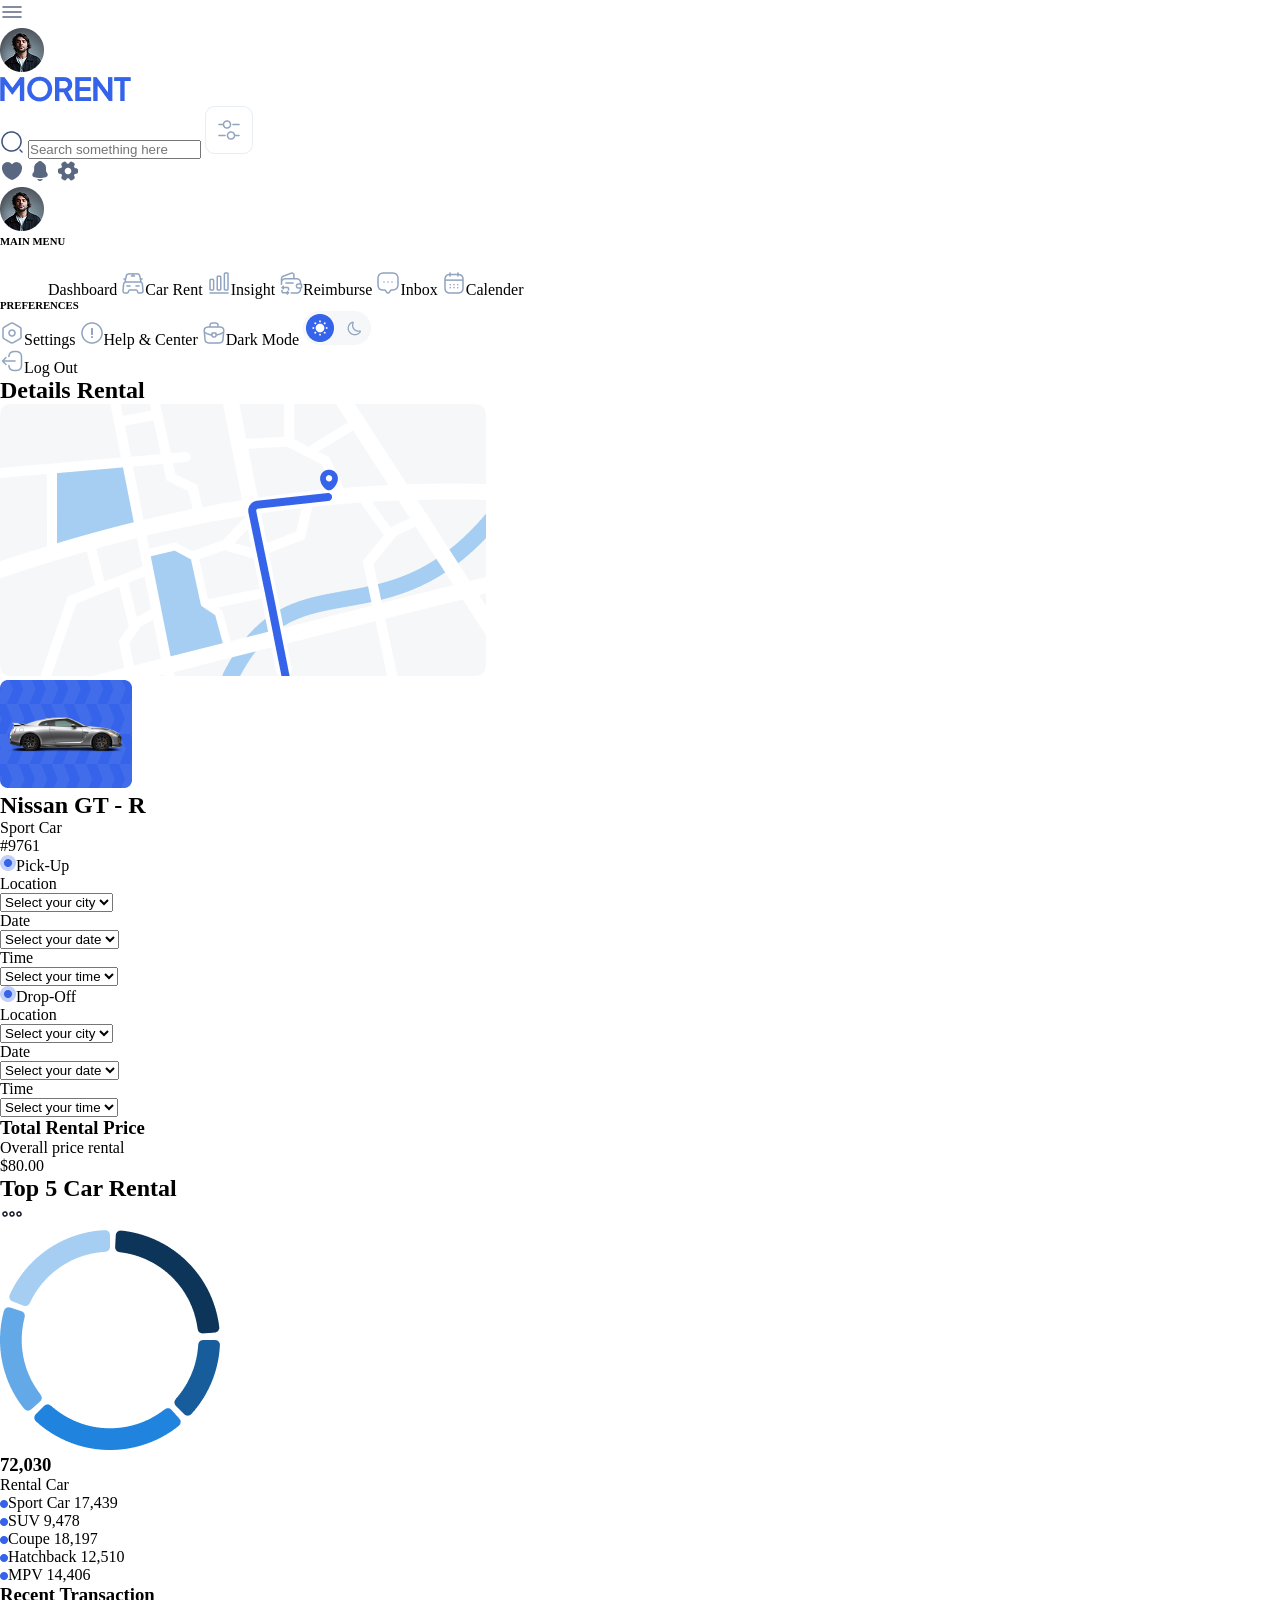
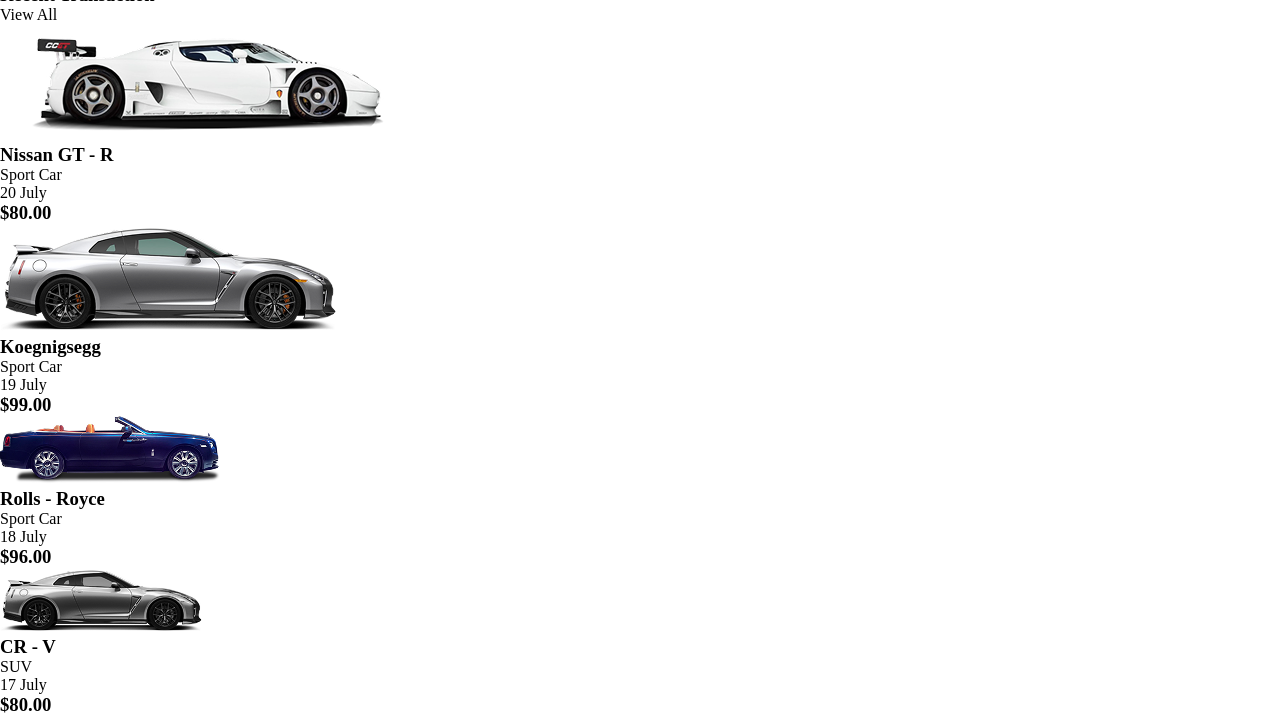
==== admin.html @ 2334ab14 "working on mobile view for the last page" ====
<!DOCTYPE html>
<html lang="en">
<head>
    <meta charset="UTF-8">
    <meta name="viewport" content="width=device-width, initial-scale=1.0">
    <link rel="stylesheet" href="style/admin.css" />
    <title>Document</title>
</head>
<body>
    <header>
        <div class="logo-profile">
         <div class="file-1">
            <img src="./images/menu.png" alt="">
         </div>
         <div class="file-2">
            <img src="./images/Image-profile.png" alt="">
         </div>
        </div>
        <div class="logo">
          <img src="./images/Logo.png" alt="">
        </div>
          <div class="search-bar">
           <img class="line111" src="./images/search-normal.png" alt="">
            <input type="text" class="search-box"  placeholder="Search something here">
            <img src="./images/filter.png" alt="">
          </div>
          <div class="profile">
              <img src="./images/heart.png" alt="">
              <img src="./images/notification.png" alt="">
              <img src="./images/setting-2.png" alt="">
          </div>
          <div class="pro-img">
          <img src="./images/Image-profile.png" alt="">
        </div>
      </header>
    <main>
        <div class="main-container">
            <div class="options">
                <div class="menu">
                    <h6>MAIN MENU</h6>
                    <div class="dash-board">
                        <span class="dash"><img src="./images/dashboard.png" alt="">Dashboard</span>
                        <span class="dash"><img src="./images/car.png" alt="">Car Rent</span>
                        <span class="dash"><img src="./images/chart.png" alt="">Insight</span>
                        <span class="dash"><img src="./images/empty-wallet-change.png" alt="">Reimburse</span>
                        <span class="dash"><img src="./images/message.png" alt="">Inbox</span>
                        <span class="dash"><img src="./images/calendar.png" alt="">Calender</span>
                    </div>
                    <h6>PREFERENCES</h6>
                    <div class="dash-board">
                        <span class="dash"><img src="./images/setting.png" alt="">Settings</span>
                        <span class="dash"><img src="./images/info-circle.png" alt="">Help & Center</span>
                        <span class="dash"><img src="./images/briefcase.png" alt="">Dark Mode <img src="./images/dark-mode.png" alt=""></span>
                    </div>
                    <div class="dash-board">
                        <span class="dash"><img src="./images/logout.png" alt="">Log Out</span>
                    </div>
                </div>
            </div>
            <div class="chart-detail">
                <div class="numbers-11">
                    <div class="rental">
                        <h2>Details Rental</h2>
                        <img src="./images/Maps.png" alt="">
                    </div>
                    <div class="sport">
                        <div class="brand">
                            <img src="./images/aligh-car.png" alt="">
                            <div class="brand-11">
                                <h2>Nissan GT - R</h2>
                                <P>Sport Car</P>
                            </div>
                        </div>
                            <span>#9761</span>
                    </div>
                    <div class="detail-container-2">
                         <div class="personal-info-33">
                          <p><img src="./images/Mark-dot.png" alt="">Pick-Up</p>
                          <div class="grid">
                          <div class="name">
                            <p>Location</p>
                           <select name="text" class="promo">
                            <option value="text">Select your city</option>
                            <option value="text">Yaounde</option>
                            <option value="text">Douala</option>
                            <option value="text">Buea</option>
                            <option value="text">Limbe</option>
                           </select>
                          </div>
                          <div class="name">
                            <p>Date</p>
                           <select name="text" class="promo">
                            <option value="text">Select your date</option>
                           </select>
                          </div>
                          <div class="name">
                            <p>Time</p>
                           <select name="text" class="promo">
                            <option value="text">Select your time</option>
                           </select>
                          </div>
                        </div>
                         </div>
                         <!-- drop off -->
                         <div class="personal-info-44">
                          <p><img src="./images/Mark-dot.png" alt="">Drop-Off</p>
                          <div class="grid">
                          <div class="name">
                            <p>Location</p>
                           <select name="text" class="promo">
                            <option value="text">Select your city</option>
                            <option value="text">Yaounde</option>
                            <option value="text">Douala</option>
                            <option value="text">Buea</option>
                            <option value="text">Limbe</option>
                           </select>
                          </div>
                          <div class="name">
                            <p>Date</p>
                           <select name="text" class="promo">
                            <option value="text">Select your date</option>
                           </select>
                          </div>
                          <div class="name">
                            <p>Time</p>
                           <select name="text" class="promo">
                            <option value="text">Select your time</option>
                           </select>
                          </div>
                         </div>
                         </div>
                      </div>
                    <div class="price">
                        <div class="trim">
                          <h3>Total Rental Price</h3>
                          <p>Overall price rental</p>
                        </div>
                          <span class="tim">$80.00</span>
                      </div>
                </div>
                <div class="numbers-22">
                    <div class="top">
                        <h2>Top 5 Car Rental</h2>
                        <img src="./images/loading-dots.png" alt="">
                    </div>
                    <div class="chart-board">
                        <div class="diagram">
                            <img src="./images/Chart-rating.png" alt="">
                            <div class="chart-rating">
                                <h3>72,030</h3>
                                <span>Rental Car</span>
                            </div>
                        </div>
                        <div class="category">
                            <div class="detail">
                                <span class="dots"><img src="./images/dot.png" alt="">Sport Car</span>
                                <span class="dots-11">17,439</span>
                            </div>
                            <div class="detail">
                                <span class="dots"><img src="./images/dot.png" alt="">SUV</span>
                                <span class="dots-11">9,478</span>
                            </div>
                            <div class="detail">
                                <span class="dots"><img src="./images/dot.png" alt="">Coupe</span>
                                <span class="dots-11">18,197</span>
                            </div>
                            <div class="detail">
                                <span class="dots"><img src="./images/dot.png" alt="">Hatchback</span>
                                <span class="dots-11">12,510</span>
                            </div>
                            <div class="detail">
                                <span class="dots"><img src="./images/dot.png" alt="">MPV</span>
                                <span class="dots-11">14,406</span>
                            </div>
                        </div>
                    </div>
                </div>
                <div class="numbers-33">
                    <div class="pop">
                        <h3>Recent Transaction</h3>
                        <span>View All</span>
                     </div>
                     <div class="transaction">
                        <div class="recent">
                            <img src="./images/car1.png" alt="">
                            <div class="recent-transac">
                                <h3>Nissan GT - R</h3>
                                <span>Sport Car</span>
                            </div>
                        </div>
                        <div class="aside">
                            <span>20 July</span>
                            <h3>$80.00</h3>
                        </div>
                     </div>
                     <!-- transaction 2 -->
                     <div class="transaction">
                        <div class="recent">
                            <img src="./images/car2.png" alt="">
                            <div class="recent-transac">
                                <h3>Koegnigsegg</h3>
                                <span>Sport Car</span>
                            </div>
                        </div>
                        <div class="aside">
                            <span>19 July</span>
                            <h3>$99.00</h3>
                        </div>
                     </div>
                     <!-- transaction 3 -->
                     <div class="transaction">
                        <div class="recent">
                            <img src="./images/Car3.png" alt="">
                            <div class="recent-transac">
                                <h3>Rolls - Royce</h3>
                                <span>Sport Car</span>
                            </div>
                        </div>
                        <div class="aside">
                            <span>18 July</span>
                            <h3>$96.00</h3>
                        </div>
                     </div>
                     <!-- transaction 4 -->
                     <div class="transaction-4">
                        <div class="recent">
                            <img src="./images/Car4.png" alt="">
                            <div class="recent-transac">
                                <h3>CR - V</h3>
                                <span>SUV</span>
                            </div>
                        </div>
                        <div class="aside">
                            <span>17 July</span>
                            <h3>$80.00</h3>
                        </div>
                     </div>
                </div>
            </div>
        </div>
    </main>
</body>
</html>
---- style/admin.css ----
* {
    margin: 0;
    padding: 0;
    box-sizing: 0;
  }

@media (max-width: 370px) {
    body {
      background-color: #f3f5f7;
      padding: 10px;
      font-family: "Gill Sans", "Gill Sans MT", Calibri, "Trebuchet MS",
        sans-serif;
    }
  
    header {
      background-color: #ffffff;
      padding: 10px;
    }
  
    .logo-profile {
      display: flex;
      justify-content: space-between;
      align-items: center;
    }
  
    .file-1,
    .file-2 {
      margin-top: 8px;
    }
  
    .logo {
      margin-top: 30px;
    }
  
    .search-bar {
      margin-top: 20px;
      align-items: center;
      margin-bottom: 20px;
      display: flex;
      gap: 5px;
  
      img {
        color: #596780;
      }
    }

    .line111 {
        position: absolute;
        padding: 3px;
    }
  
    .search-box {
      height: 30px;
      border-radius: 8px;
      align-items: center;
      padding: 4px;
      color: #596780;
      width: 215px;
      border: 1px solid #9ea6ad;
      background-color: white;
      padding-inline: 30px;
    }
  
    .model,
    .profile,
    .like,
    .pro-img,
    .options {
      display: none;
    }

    .chart-detail {
        border-radius: 8px;
        padding: 1px;
        margin-top: 20px;
    }

    .rental {
        margin-bottom: 20px;

        img {
          max-width: 88vw; 
          margin-top: 20px;
        }
    }

    .sport {
        display: flex;
        align-items: center;
        justify-content: space-between;
        margin-bottom: 20px;

        img {
            width: 25vw;
        }

        span {
            color: #9ea6ad;
            font-weight: 500;
        }
    }

    .brand {
        display: flex;
        gap: 5px;

        p {
            color: #9ea6ad;
            font-weight: 500;
        }
    }

    .detail-container-2 {
        margin-bottom: 20px;
        padding-bottom: 20px;
    }

    .personal-info-33 p,
    .personal-info-44 p {
        margin-top: 10px;
        font-weight: 600;
        display: flex;
        gap: 5px;
        align-items: center;
    }

    .promo {
        width: 285px;
        height: 40px;
        border: none;
        border-radius: 10px;
        background-color: #f6f7f9;
        margin-top: 10px;
        padding-inline: 10px;
      }

      .numbers-11,
      .numbers-22,
      .numbers-33 {
        border-radius: 8px;
        margin-bottom: 20px;
        background-color: white;
        padding: 8px;
      }

      .price {
        display: flex;
        align-items: center;
        justify-content: space-between;
        border-top: 1px solid #9ea6ad;
        padding-top: 25px;
        margin-bottom: 20px;

        p {
            color: #9ea6ad;
        }
      }
    
      .tim {
        font-size: 1.5rem;
      }

      .top {
        display: flex;
        align-items: center;
        justify-content: space-between;
        margin-bottom: 20px;
      }

      .diagram {
        justify-items: center;
      }

      .chart-rating {
        margin-top: -50px;
        z-index: 1;
      }
    


}
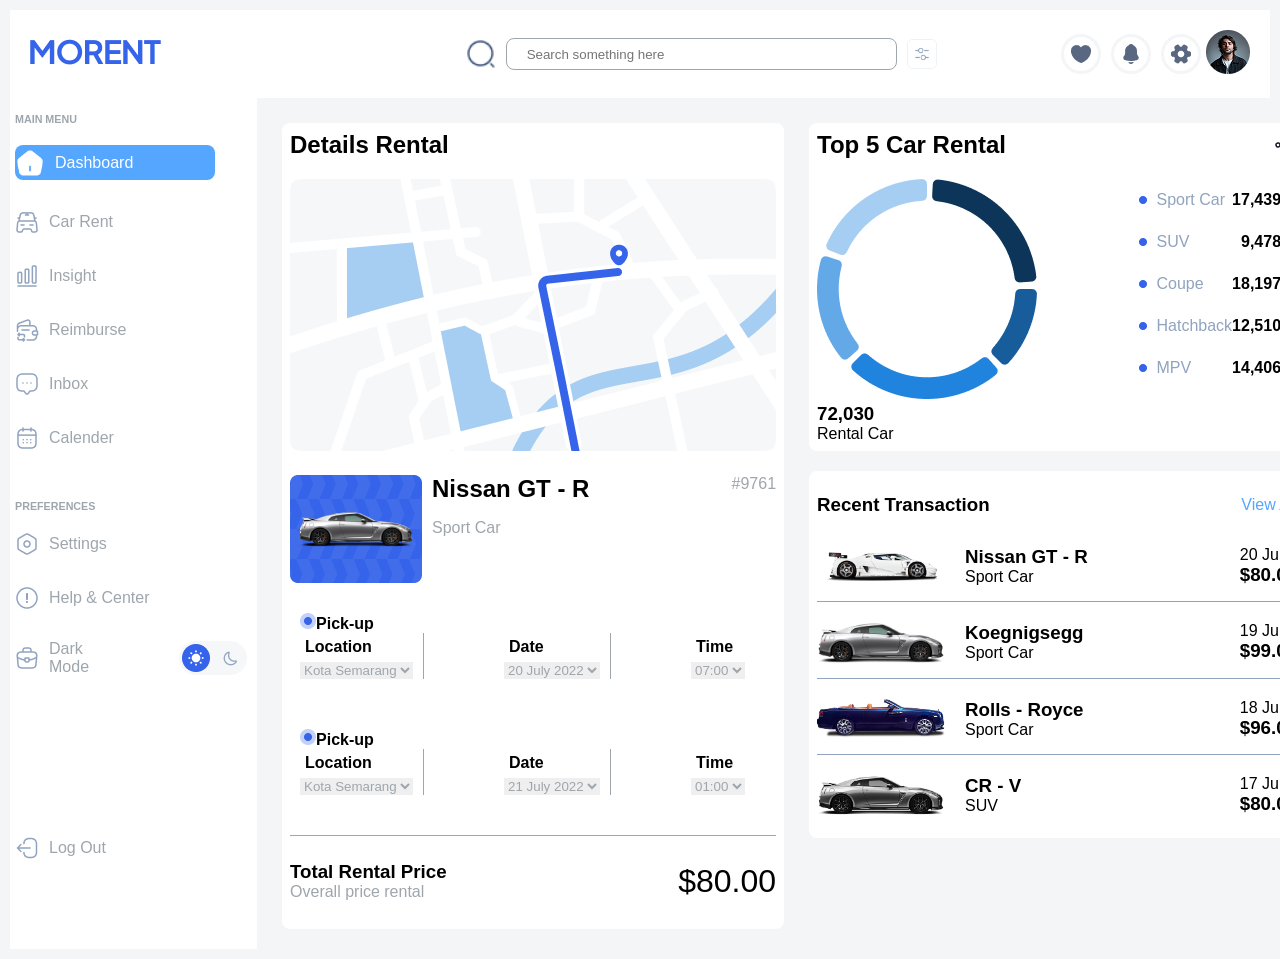
==== commit 497ca804: "working on mobile view for the last page" ====
--- a/admin.html
+++ b/admin.html
@@ -39,7 +39,7 @@
                 <div class="menu">
                     <h6>MAIN MENU</h6>
                     <div class="dash-board">
-                        <span class="dash"><img src="./images/dashboard.png" alt="">Dashboard</span>
+                        <span class="dash-blue"><img src="./images/dashboard.png" alt="">Dashboard</span>
                         <span class="dash"><img src="./images/car.png" alt="">Car Rent</span>
                         <span class="dash"><img src="./images/chart.png" alt="">Insight</span>
                         <span class="dash"><img src="./images/empty-wallet-change.png" alt="">Reimburse</span>
@@ -50,10 +50,10 @@
                     <div class="dash-board">
                         <span class="dash"><img src="./images/setting.png" alt="">Settings</span>
                         <span class="dash"><img src="./images/info-circle.png" alt="">Help & Center</span>
-                        <span class="dash"><img src="./images/briefcase.png" alt="">Dark Mode <img src="./images/dark-mode.png" alt=""></span>
+                        <span class="dash-light"><img src="./images/briefcase.png" alt="">Dark Mode <img class="light" src="./images/dark-mode.png" alt=""></span>
                     </div>
                     <div class="dash-board">
-                        <span class="dash"><img src="./images/logout.png" alt="">Log Out</span>
+                        <span class="dash-log"><img src="./images/logout.png" alt="">Log Out</span>
                     </div>
                 </div>
             </div>
@@ -130,6 +130,63 @@
                          </div>
                          </div>
                       </div>
+                      <!-- location card -->
+                      <div class="direction">
+                        <div class="destination">
+                          <h4><img src="./images/Mark-dot.png" alt="">Pick-up</h4>
+                          <div class="location">
+                          <div class="name">
+                            <p>Location</p>
+                           <select name="text" class="locate">
+                            <option value="text">Kota Semarang</option>
+                            <option value="text">Yaounde</option>
+                            <option value="text">Douala</option>
+                            <option value="text">Buea</option>
+                            <option value="text">Limbe</option>
+                           </select>
+                          </div>
+                          <div class="name">
+                            <p>Date</p>
+                           <select name="text" class="locate">
+                            <option value="text">20 July 2022</option>
+                           </select>
+                          </div>
+                          <div class="name-tag">
+                            <p>Time</p>
+                           <select name="text" class="locate">
+                            <option value="text">07:00</option>
+                           </select>
+                          </div>
+                        </div>
+                      </div>
+                        <div class="destination">
+                          <h4><img src="./images/Mark-dot.png" alt="">Pick-up</h4>
+                          <div class="location">
+                          <div class="name">
+                            <p>Location</p>
+                           <select name="text" class="locate">
+                            <option value="text">Kota Semarang</option>
+                            <option value="text">Yaounde</option>
+                            <option value="text">Douala</option>
+                            <option value="text">Buea</option>
+                            <option value="text">Limbe</option>
+                           </select>
+                          </div>
+                          <div class="name">
+                            <p>Date</p>
+                           <select name="text" class="locate">
+                            <option value="text">21 July 2022</option>
+                           </select>
+                          </div>
+                          <div class="name-tag">
+                            <p>Time</p>
+                           <select name="text" class="locate">
+                            <option value="text">01:00</option>
+                           </select>
+                          </div>
+                        </div>
+                      </div>
+                    </div>
                     <div class="price">
                         <div class="trim">
                           <h3>Total Rental Price</h3>
@@ -138,6 +195,7 @@
                           <span class="tim">$80.00</span>
                       </div>
                 </div>
+                <div class="dispay-grid">
                 <div class="numbers-22">
                     <div class="top">
                         <h2>Top 5 Car Rental</h2>
@@ -146,10 +204,8 @@
                     <div class="chart-board">
                         <div class="diagram">
                             <img src="./images/Chart-rating.png" alt="">
-                            <div class="chart-rating">
                                 <h3>72,030</h3>
                                 <span>Rental Car</span>
-                            </div>
                         </div>
                         <div class="category">
                             <div class="detail">
@@ -237,6 +293,7 @@
                      </div>
                 </div>
             </div>
+            </div>
         </div>
     </main>
 </body>
--- a/style/admin.css
+++ b/style/admin.css
@@ -1,181 +1,546 @@
 * {
-    margin: 0;
-    padding: 0;
-    box-sizing: 0;
-  }
+  margin: 0;
+  padding: 0;
+  box-sizing: 0;
+}
+
+@media (min-width: 1025px) {
+  body {
+    background-color: #f3f5f7;
+    padding: 10px;
+    font-family: "Gill Sans", "Gill Sans MT", Calibri, "Trebuchet MS",
+      sans-serif;
+  }
+
+  header {
+    display: flex;
+    align-items: center;
+    justify-content: space-between;
+    background-color: #ffffff;
+    padding: 20px 20px;
+  }
+
+  .profile {
+    display: flex;
+    gap: 10px;
+    margin-right: -300px;
+
+    img {
+      background-color: white;
+      border: 3px solid #f3f5f7;
+      border-radius: 50px;
+      padding: 5px;
+    }
+  }
+
+  .logo-profile {
+    display: none;
+  }
+
+  .search-bar {
+    align-items: center;
+    display: flex;
+    gap: 10px;
+
+    img {
+      height: 30px;
+      color: #596780;
+    }
+  }
+
+  .search-box {
+    height: 30px;
+    border-radius: 8px;
+    padding-inline: 20px;
+    color: #596780;
+    border: 1px solid #9ea6ad;
+    background-color: white;
+    min-width: 120%;
+  }
+
+  .main-container {
+    display: flex;
+    gap: 25px;
+  }
+
+  .options {
+    background-color: #ffffff;
+    display: flex;
+    flex-direction: column;
+    padding: 5px;
+
+    h6 {
+      color: #9ea6ad;
+      margin-top: 10px;
+    }
+  }
+
+  .dash-board {
+    display: flex;
+    flex-direction: column;
+    margin-top: 20px;
+    margin-bottom: 20px;
+  }
+
+  .dash {
+    align-items: center;
+    display: flex;
+    gap: 10px;
+    margin-bottom: 30px;
+    color: #9ea6ad;
+  }
+
+  .dash-log {
+    align-items: center;
+    display: flex;
+    gap: 10px;
+    margin-bottom: 30px;
+    color: #9ea6ad;
+    margin-top: 110px;
+  }
+
+  .dash-light {
+    align-items: center;
+    display: flex;
+    gap: 10px;
+    margin-bottom: 30px;
+    color: #9ea6ad;
+  }
+
+  .light {
+    margin-left: 80px;
+    padding-right: 5px;
+  }
+
+  .dash-blue {
+    display: flex;
+    align-items: center;
+    gap: 10px;
+    margin-bottom: 30px;
+    background-color: #54a6ff;
+    border-radius: 8px;
+    height: 35px;
+    color: #ffffff;
+    width: 200px;
+
+    img {
+      height: 30px;
+    }
+  }
+
+  .chart-detail {
+    display: flex;
+    gap: 25px;
+    margin-top: 25px;
+  }
+
+  .numbers-11,
+  .numbers-22,
+  .numbers-33 {
+    border-radius: 8px;
+    margin-bottom: 20px;
+    background-color: white;
+    padding: 8px;
+  }
+
+  .rental {
+    margin-bottom: 20px;
+
+    h2 {
+      margin-bottom: 20px;
+    }
+  }
+
+  .sport {
+    display: flex;
+    justify-content: space-between;
+    margin-bottom: 20px;
+
+    span {
+      color: #9ea6ad;
+      font-weight: 500;
+    }
+  }
+
+  .brand {
+    display: flex;
+    gap: 10px;
+
+    p {
+      color: #9ea6ad;
+      font-weight: 500;
+      padding-top: 16px;
+    }
+  }
+
+  /* location card */
+  .destination {
+    background-color: #ffffff;
+    border-radius: 8px;
+    padding: 10px 10px 20px;
+    margin-bottom: 20px;
+  }
+
+  .location {
+    display: flex;
+    gap: 80px;
+
+    p {
+      font-weight: 600;
+      padding: 5px;
+    }
+  }
+
+  select {
+    color: #9ea6ad;
+    border: none;
+  }
+
+  .name {
+    border-right: 1px solid #9ea6ad;
+    padding-right: 10px;
+  }
+
+  .price {
+    display: flex;
+    align-items: center;
+    justify-content: space-between;
+    border-top: 1px solid #9ea6ad;
+    padding-top: 25px;
+    margin-bottom: 20px;
+
+    p {
+      color: #9ea6ad;
+    }
+  }
+
+  .tim {
+    font-size: 2rem;
+  }
+
+.detail-container-2 {
+    display: none;
+}
+
+.chart-board {
+    display: flex;
+    justify-content: space-between;
+}
+
+.top {
+    display: flex;
+    align-items: center;
+    justify-content: space-between;
+    margin-bottom: 20px;
+  }
+  
+  .detail {
+    display: flex;
+    align-items: center;
+    justify-content: space-between;
+    padding: 12px 16px;
+    font-weight: 500;
+  }
+
+  .dots {
+    gap: 10px;
+    display: flex;
+    align-items: center;
+    color: #90a3bf;
+  }
+
+  .dots-11 {
+    font-weight: 600;
+  }
+
+  .pop {
+    display: flex;
+    align-items: center;
+    justify-content: space-between;
+    margin-top: 15px;
+    margin-bottom: 30px;
+
+    span {
+      color: #54a6ff;
+    }
+  }
+
+  .transaction {
+    display: flex;
+    justify-content: space-between;
+    border-bottom: 1px solid #90a3bf;
+    margin-bottom: 20px;
+
+    img {
+      width: 10vw;
+    }
+  }
+
+  .transaction-4 {
+    display: flex;
+    justify-content: space-between;
+
+    img {
+      width: 10vw;
+    }
+  }
+
+  .recent {
+    display: flex;
+    align-items: center;
+    gap: 20px;
+    padding-bottom: 15px;
+  }
+
+  .numbers-22,
+  .numbers-33 {
+    width: 30rem;
+  }
+
+
+
+
+
+
+}
+
+
+
+
+
+
+
 
 @media (max-width: 370px) {
-    body {
-      background-color: #f3f5f7;
-      padding: 10px;
-      font-family: "Gill Sans", "Gill Sans MT", Calibri, "Trebuchet MS",
-        sans-serif;
-    }
-  
-    header {
-      background-color: #ffffff;
-      padding: 10px;
-    }
-  
-    .logo-profile {
-      display: flex;
-      justify-content: space-between;
-      align-items: center;
-    }
-  
-    .file-1,
-    .file-2 {
-      margin-top: 8px;
-    }
-  
-    .logo {
-      margin-top: 30px;
-    }
-  
-    .search-bar {
+  body {
+    background-color: #f3f5f7;
+    padding: 10px;
+    font-family: "Gill Sans", "Gill Sans MT", Calibri, "Trebuchet MS",
+      sans-serif;
+  }
+
+  header {
+    background-color: #ffffff;
+    padding: 10px;
+  }
+
+  .logo-profile {
+    display: flex;
+    justify-content: space-between;
+    align-items: center;
+  }
+
+  .file-1,
+  .file-2 {
+    margin-top: 8px;
+  }
+
+  .logo {
+    margin-top: 30px;
+  }
+
+  .search-bar {
+    margin-top: 20px;
+    align-items: center;
+    margin-bottom: 20px;
+    display: flex;
+    gap: 5px;
+
+    img {
+      color: #596780;
+    }
+  }
+
+  .line111 {
+    position: absolute;
+    padding: 3px;
+  }
+
+  .search-box {
+    height: 30px;
+    border-radius: 8px;
+    align-items: center;
+    padding: 4px;
+    color: #596780;
+    width: 215px;
+    border: 1px solid #9ea6ad;
+    background-color: white;
+    padding-inline: 30px;
+  }
+
+  .model,
+  .profile,
+  .like,
+  .pro-img,
+  .options {
+    display: none;
+  }
+
+  .chart-detail {
+    border-radius: 8px;
+    padding: 1px;
+    margin-top: 20px;
+  }
+
+  .rental {
+    margin-bottom: 20px;
+
+    img {
+      max-width: 88vw;
       margin-top: 20px;
-      align-items: center;
-      margin-bottom: 20px;
-      display: flex;
-      gap: 5px;
-  
-      img {
-        color: #596780;
-      }
-    }
-
-    .line111 {
-        position: absolute;
-        padding: 3px;
-    }
-  
-    .search-box {
-      height: 30px;
-      border-radius: 8px;
-      align-items: center;
-      padding: 4px;
-      color: #596780;
-      width: 215px;
-      border: 1px solid #9ea6ad;
-      background-color: white;
-      padding-inline: 30px;
-    }
-  
-    .model,
-    .profile,
-    .like,
-    .pro-img,
-    .options {
-      display: none;
-    }
-
-    .chart-detail {
-        border-radius: 8px;
-        padding: 1px;
-        margin-top: 20px;
-    }
-
-    .rental {
-        margin-bottom: 20px;
-
-        img {
-          max-width: 88vw; 
-          margin-top: 20px;
-        }
-    }
-
-    .sport {
-        display: flex;
-        align-items: center;
-        justify-content: space-between;
-        margin-bottom: 20px;
-
-        img {
-            width: 25vw;
-        }
-
-        span {
-            color: #9ea6ad;
-            font-weight: 500;
-        }
-    }
-
-    .brand {
-        display: flex;
-        gap: 5px;
-
-        p {
-            color: #9ea6ad;
-            font-weight: 500;
-        }
-    }
-
-    .detail-container-2 {
-        margin-bottom: 20px;
-        padding-bottom: 20px;
-    }
-
-    .personal-info-33 p,
-    .personal-info-44 p {
-        margin-top: 10px;
-        font-weight: 600;
-        display: flex;
-        gap: 5px;
-        align-items: center;
-    }
-
-    .promo {
-        width: 285px;
-        height: 40px;
-        border: none;
-        border-radius: 10px;
-        background-color: #f6f7f9;
-        margin-top: 10px;
-        padding-inline: 10px;
-      }
-
-      .numbers-11,
-      .numbers-22,
-      .numbers-33 {
-        border-radius: 8px;
-        margin-bottom: 20px;
-        background-color: white;
-        padding: 8px;
-      }
-
-      .price {
-        display: flex;
-        align-items: center;
-        justify-content: space-between;
-        border-top: 1px solid #9ea6ad;
-        padding-top: 25px;
-        margin-bottom: 20px;
-
-        p {
-            color: #9ea6ad;
-        }
-      }
-    
-      .tim {
-        font-size: 1.5rem;
-      }
-
-      .top {
-        display: flex;
-        align-items: center;
-        justify-content: space-between;
-        margin-bottom: 20px;
-      }
-
-      .diagram {
-        justify-items: center;
-      }
-
-      .chart-rating {
-        margin-top: -50px;
-        z-index: 1;
-      }
-    
-
-
-}+    }
+  }
+
+  .sport {
+    display: flex;
+    align-items: center;
+    justify-content: space-between;
+    margin-bottom: 20px;
+
+    img {
+      width: 25vw;
+    }
+
+    span {
+      color: #9ea6ad;
+      font-weight: 500;
+    }
+  }
+
+  .brand {
+    display: flex;
+    gap: 5px;
+
+    p {
+      color: #9ea6ad;
+      font-weight: 500;
+    }
+  }
+
+  .detail-container-2 {
+    margin-bottom: 20px;
+    padding-bottom: 20px;
+  }
+
+  .personal-info-33 p,
+  .personal-info-44 p {
+    margin-top: 10px;
+    font-weight: 600;
+    display: flex;
+    gap: 5px;
+    align-items: center;
+  }
+
+  .promo {
+    width: 285px;
+    height: 40px;
+    border: none;
+    border-radius: 10px;
+    background-color: #f6f7f9;
+    margin-top: 10px;
+    padding-inline: 10px;
+  }
+
+  .numbers-11,
+  .numbers-22,
+  .numbers-33 {
+    border-radius: 8px;
+    margin-bottom: 20px;
+    background-color: white;
+    padding: 8px;
+  }
+
+  .price {
+    display: flex;
+    align-items: center;
+    justify-content: space-between;
+    border-top: 1px solid #9ea6ad;
+    padding-top: 25px;
+    margin-bottom: 20px;
+
+    p {
+      color: #9ea6ad;
+    }
+  }
+
+  .tim {
+    font-size: 1.5rem;
+  }
+
+  .top {
+    display: flex;
+    align-items: center;
+    justify-content: space-between;
+    margin-bottom: 20px;
+  }
+
+  .diagram {
+    justify-items: center;
+
+    h3 {
+      top: -30px;
+    }
+  }
+
+  .detail {
+    display: flex;
+    align-items: center;
+    justify-content: space-between;
+    padding: 4px 5px;
+    font-weight: 500;
+  }
+
+  .dots {
+    gap: 10px;
+    display: flex;
+    align-items: center;
+    color: #90a3bf;
+  }
+
+  .dots-11 {
+    font-weight: 600;
+  }
+
+  .pop {
+    display: flex;
+    align-items: center;
+    justify-content: space-between;
+    margin-top: 15px;
+    margin-bottom: 30px;
+
+    span {
+      color: #54a6ff;
+    }
+  }
+
+  .transaction {
+    display: flex;
+    justify-content: space-between;
+    border-bottom: 1px solid #90a3bf;
+    margin-bottom: 20px;
+
+    img {
+      width: 25vw;
+    }
+  }
+
+  .transaction-4 {
+    display: flex;
+    justify-content: space-between;
+
+    img {
+      width: 25vw;
+    }
+  }
+
+  .recent {
+    display: flex;
+    align-items: center;
+    gap: 10px;
+    padding-bottom: 15px;
+  }
+
+  .direction {
+    display: none;
+  }
+}
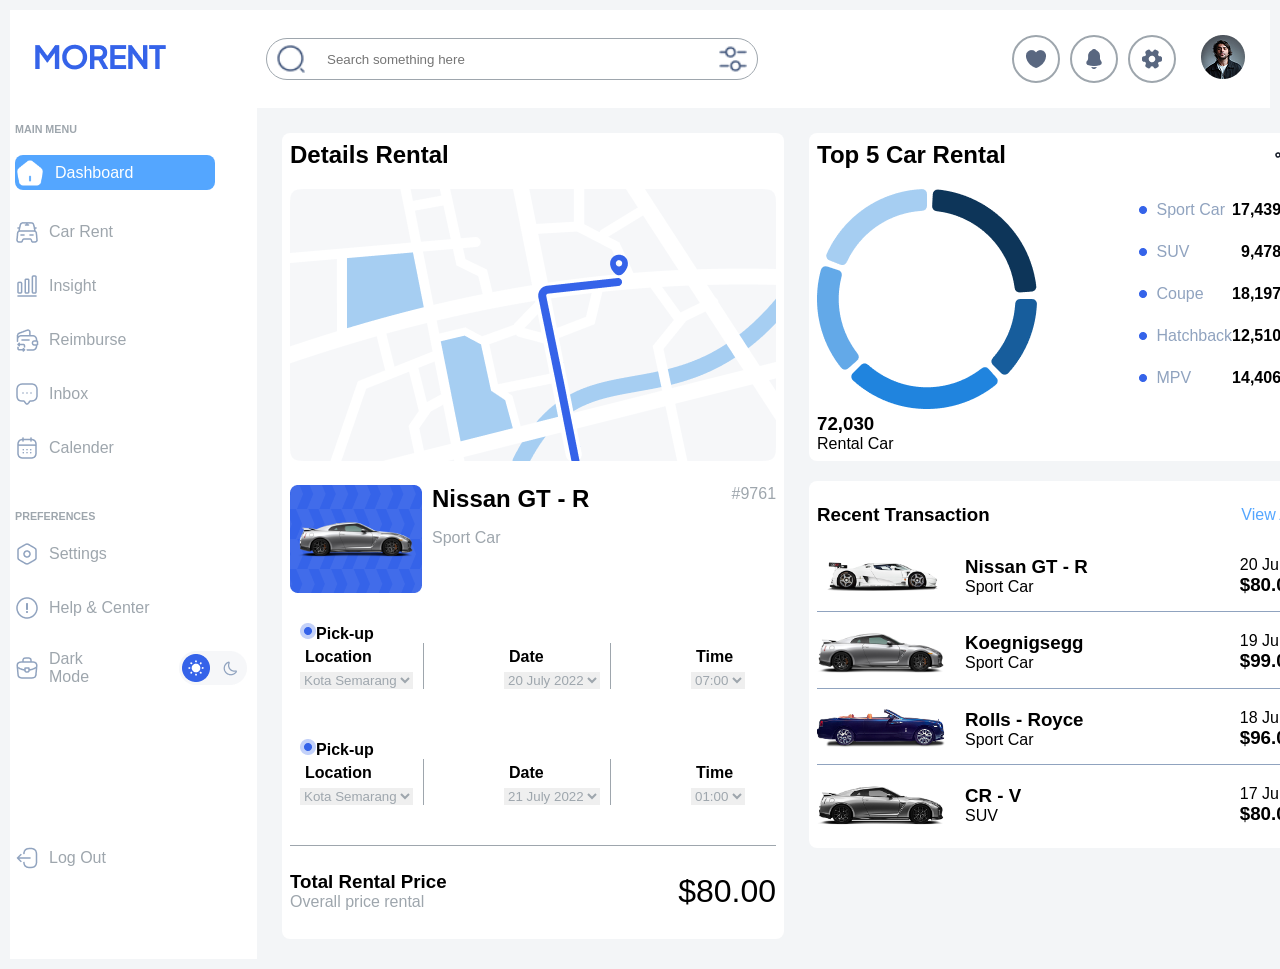
==== commit d7942597: "working on corrections" ====
--- a/admin.html
+++ b/admin.html
@@ -8,6 +8,30 @@
 </head>
 <body>
     <header>
+        <div class="header-destop">
+            <div class="group-1">
+                <div class="logo">
+                    <img src="./images/Logo.png" alt="">
+                  </div>
+                  <div class="search-bar">
+                    <img class="line111" src="./images/search-normal.png" alt="">
+                     <input type="text" class="search-box"  placeholder="Search something here">
+                     <img class="line222" src="./images/filter.png" alt="">
+                   </div>
+            </div>
+            <div class="group-2">
+                <div class="profile">
+                    <img src="./images/heart.png" alt="">
+                    <img src="./images/notification.png" alt="">
+                    <img src="./images/setting-2.png" alt="">
+                </div>
+                <div class="pro-img">
+                    <img src="./images/Image-profile.png" alt="">
+                  </div>
+            </div>
+        </div>
+        <!-- header for mobile -->
+        <div class="mobile-header">
         <div class="logo-profile">
          <div class="file-1">
             <img src="./images/menu.png" alt="">
@@ -22,16 +46,9 @@
           <div class="search-bar">
            <img class="line111" src="./images/search-normal.png" alt="">
             <input type="text" class="search-box"  placeholder="Search something here">
-            <img src="./images/filter.png" alt="">
+            <img class="line222" src="./images/filter.png" alt="">
           </div>
-          <div class="profile">
-              <img src="./images/heart.png" alt="">
-              <img src="./images/notification.png" alt="">
-              <img src="./images/setting-2.png" alt="">
-          </div>
-          <div class="pro-img">
-          <img src="./images/Image-profile.png" alt="">
-        </div>
+    </div>
       </header>
     <main>
         <div class="main-container">
--- a/style/admin.css
+++ b/style/admin.css
@@ -13,28 +13,19 @@
   }
 
   header {
-    display: flex;
-    align-items: center;
-    justify-content: space-between;
     background-color: #ffffff;
-    padding: 20px 20px;
-  }
-
-  .profile {
-    display: flex;
-    gap: 10px;
-    margin-right: -300px;
-
-    img {
-      background-color: white;
-      border: 3px solid #f3f5f7;
-      border-radius: 50px;
-      padding: 5px;
-    }
-  }
-
-  .logo-profile {
-    display: none;
+    padding: 25px 25px;
+  }
+
+  .header-destop {
+    display: flex;
+    justify-content: space-between;
+  }
+
+  .group-1 {
+    display: flex;
+    align-items: center;
+    gap: 100px;
   }
 
   .search-bar {
@@ -49,13 +40,43 @@
   }
 
   .search-box {
-    height: 30px;
-    border-radius: 8px;
-    padding-inline: 20px;
+    height: 40px;
+    border-radius: 50px;
+    padding-inline: 60px;
     color: #596780;
     border: 1px solid #9ea6ad;
     background-color: white;
-    min-width: 120%;
+    min-width: 370px;
+  }
+
+  .line111 {
+    position: absolute;
+    padding: 10px;
+  }
+
+  .line222 {
+    margin-left: -50px;
+  }
+
+  .group-2 {
+    display: flex;
+    align-items: center;
+    gap: 25px;
+  }
+
+  .profile {
+    display: flex;
+    gap: 10px;
+
+    img {
+      border-radius: 50px;
+      padding: 10px;
+      border: 2px solid #9ea6ad;
+    }
+  }
+
+  .mobile-header {
+    display: none;
   }
 
   .main-container {
@@ -132,6 +153,7 @@
     display: flex;
     gap: 25px;
     margin-top: 25px;
+    margin-right: 25px;
   }
 
   .numbers-11,
@@ -218,22 +240,22 @@
     font-size: 2rem;
   }
 
-.detail-container-2 {
+  .detail-container-2 {
     display: none;
-}
-
-.chart-board {
-    display: flex;
-    justify-content: space-between;
-}
-
-.top {
-    display: flex;
-    align-items: center;
-    justify-content: space-between;
-    margin-bottom: 20px;
-  }
-  
+  }
+
+  .chart-board {
+    display: flex;
+    justify-content: space-between;
+  }
+
+  .top {
+    display: flex;
+    align-items: center;
+    justify-content: space-between;
+    margin-bottom: 20px;
+  }
+
   .detail {
     display: flex;
     align-items: center;
@@ -296,20 +318,7 @@
   .numbers-33 {
     width: 30rem;
   }
-
-
-
-
-
-
 }
-
-
-
-
-
-
-
 
 @media (max-width: 370px) {
   body {
@@ -356,6 +365,12 @@
     padding: 3px;
   }
 
+  .line222 {
+    border: 1px solid #9ea6ad;
+    border-radius: 8px;
+    padding: 6px;
+  }
+
   .search-box {
     height: 30px;
     border-radius: 8px;
@@ -369,10 +384,12 @@
   }
 
   .model,
-  .profile,
   .like,
-  .pro-img,
   .options {
+    display: none;
+  }
+
+  .header-destop {
     display: none;
   }
 
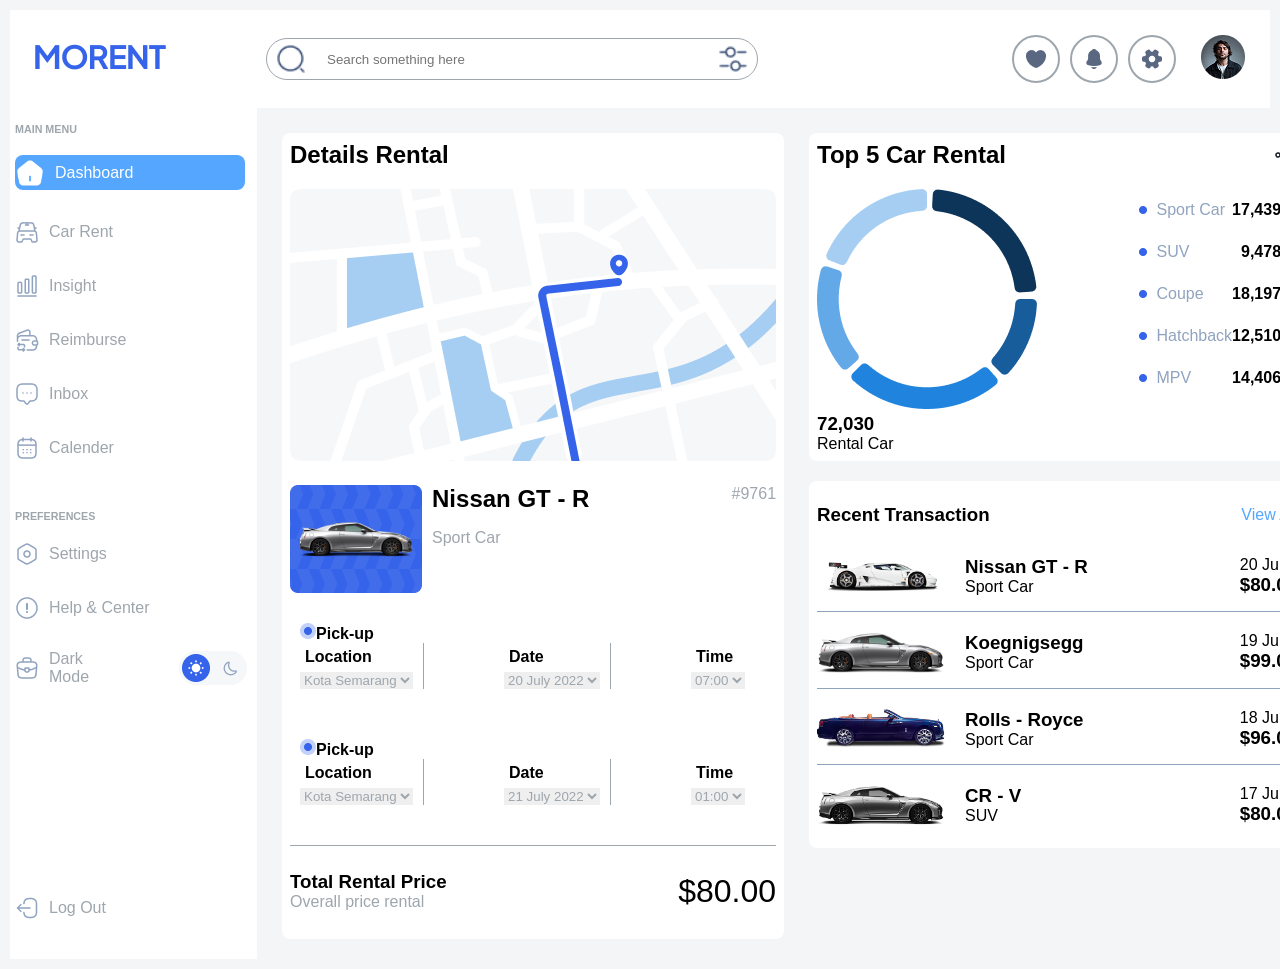
==== commit 40ae44ee: "linters starting" ====
--- a/admin.html
+++ b/admin.html
@@ -1,317 +1,360 @@
 <!DOCTYPE html>
 <html lang="en">
-<head>
-    <meta charset="UTF-8">
-    <meta name="viewport" content="width=device-width, initial-scale=1.0">
+  <head>
+    <meta charset="UTF-8" />
+    <meta name="viewport" content="width=device-width, initial-scale=1.0" />
     <link rel="stylesheet" href="style/admin.css" />
     <title>Document</title>
-</head>
-<body>
+  </head>
+  <body>
     <header>
-        <div class="header-destop">
-            <div class="group-1">
-                <div class="logo">
-                    <img src="./images/Logo.png" alt="">
-                  </div>
-                  <div class="search-bar">
-                    <img class="line111" src="./images/search-normal.png" alt="">
-                     <input type="text" class="search-box"  placeholder="Search something here">
-                     <img class="line222" src="./images/filter.png" alt="">
-                   </div>
-            </div>
-            <div class="group-2">
-                <div class="profile">
-                    <img src="./images/heart.png" alt="">
-                    <img src="./images/notification.png" alt="">
-                    <img src="./images/setting-2.png" alt="">
-                </div>
-                <div class="pro-img">
-                    <img src="./images/Image-profile.png" alt="">
-                  </div>
-            </div>
-        </div>
-        <!-- header for mobile -->
-        <div class="mobile-header">
+      <div class="header-destop">
+        <div class="group-1">
+          <div class="logo">
+            <img src="./images/Logo.png" alt="" />
+          </div>
+          <div class="search-bar">
+            <img class="line111" src="./images/search-normal.png" alt="" />
+            <input
+              type="text"
+              class="search-box"
+              placeholder="Search something here"
+            />
+            <img class="line222" src="./images/filter.png" alt="" />
+          </div>
+        </div>
+        <div class="group-2">
+          <div class="profile">
+            <img src="./images/heart.png" alt="" />
+            <img src="./images/notification.png" alt="" />
+            <img src="./images/setting-2.png" alt="" />
+          </div>
+          <div class="pro-img">
+            <img src="./images/Image-profile.png" alt="" />
+          </div>
+        </div>
+      </div>
+      <!-- header for mobile -->
+      <div class="mobile-header">
         <div class="logo-profile">
-         <div class="file-1">
-            <img src="./images/menu.png" alt="">
-         </div>
-         <div class="file-2">
-            <img src="./images/Image-profile.png" alt="">
-         </div>
+          <div class="file-1">
+            <img src="./images/menu.png" alt="" />
+          </div>
+          <div class="file-2">
+            <img src="./images/Image-profile.png" alt="" />
+          </div>
         </div>
         <div class="logo">
-          <img src="./images/Logo.png" alt="">
-        </div>
-          <div class="search-bar">
-           <img class="line111" src="./images/search-normal.png" alt="">
-            <input type="text" class="search-box"  placeholder="Search something here">
-            <img class="line222" src="./images/filter.png" alt="">
-          </div>
-    </div>
-      </header>
+          <img src="./images/Logo.png" alt="" />
+        </div>
+        <div class="search-bar">
+          <img class="line111" src="./images/search-normal.png" alt="" />
+          <input
+            type="text"
+            class="search-box"
+            placeholder="Search something here"
+          />
+          <img class="line222" src="./images/filter.png" alt="" />
+        </div>
+      </div>
+    </header>
     <main>
-        <div class="main-container">
-            <div class="options">
-                <div class="menu">
-                    <h6>MAIN MENU</h6>
-                    <div class="dash-board">
-                        <span class="dash-blue"><img src="./images/dashboard.png" alt="">Dashboard</span>
-                        <span class="dash"><img src="./images/car.png" alt="">Car Rent</span>
-                        <span class="dash"><img src="./images/chart.png" alt="">Insight</span>
-                        <span class="dash"><img src="./images/empty-wallet-change.png" alt="">Reimburse</span>
-                        <span class="dash"><img src="./images/message.png" alt="">Inbox</span>
-                        <span class="dash"><img src="./images/calendar.png" alt="">Calender</span>
-                    </div>
-                    <h6>PREFERENCES</h6>
-                    <div class="dash-board">
-                        <span class="dash"><img src="./images/setting.png" alt="">Settings</span>
-                        <span class="dash"><img src="./images/info-circle.png" alt="">Help & Center</span>
-                        <span class="dash-light"><img src="./images/briefcase.png" alt="">Dark Mode <img class="light" src="./images/dark-mode.png" alt=""></span>
-                    </div>
-                    <div class="dash-board">
-                        <span class="dash-log"><img src="./images/logout.png" alt="">Log Out</span>
-                    </div>
-                </div>
-            </div>
-            <div class="chart-detail">
-                <div class="numbers-11">
-                    <div class="rental">
-                        <h2>Details Rental</h2>
-                        <img src="./images/Maps.png" alt="">
-                    </div>
-                    <div class="sport">
-                        <div class="brand">
-                            <img src="./images/aligh-car.png" alt="">
-                            <div class="brand-11">
-                                <h2>Nissan GT - R</h2>
-                                <P>Sport Car</P>
-                            </div>
-                        </div>
-                            <span>#9761</span>
-                    </div>
-                    <div class="detail-container-2">
-                         <div class="personal-info-33">
-                          <p><img src="./images/Mark-dot.png" alt="">Pick-Up</p>
-                          <div class="grid">
-                          <div class="name">
-                            <p>Location</p>
-                           <select name="text" class="promo">
-                            <option value="text">Select your city</option>
-                            <option value="text">Yaounde</option>
-                            <option value="text">Douala</option>
-                            <option value="text">Buea</option>
-                            <option value="text">Limbe</option>
-                           </select>
-                          </div>
-                          <div class="name">
-                            <p>Date</p>
-                           <select name="text" class="promo">
-                            <option value="text">Select your date</option>
-                           </select>
-                          </div>
-                          <div class="name">
-                            <p>Time</p>
-                           <select name="text" class="promo">
-                            <option value="text">Select your time</option>
-                           </select>
-                          </div>
-                        </div>
-                         </div>
-                         <!-- drop off -->
-                         <div class="personal-info-44">
-                          <p><img src="./images/Mark-dot.png" alt="">Drop-Off</p>
-                          <div class="grid">
-                          <div class="name">
-                            <p>Location</p>
-                           <select name="text" class="promo">
-                            <option value="text">Select your city</option>
-                            <option value="text">Yaounde</option>
-                            <option value="text">Douala</option>
-                            <option value="text">Buea</option>
-                            <option value="text">Limbe</option>
-                           </select>
-                          </div>
-                          <div class="name">
-                            <p>Date</p>
-                           <select name="text" class="promo">
-                            <option value="text">Select your date</option>
-                           </select>
-                          </div>
-                          <div class="name">
-                            <p>Time</p>
-                           <select name="text" class="promo">
-                            <option value="text">Select your time</option>
-                           </select>
-                          </div>
-                         </div>
-                         </div>
-                      </div>
-                      <!-- location card -->
-                      <div class="direction">
-                        <div class="destination">
-                          <h4><img src="./images/Mark-dot.png" alt="">Pick-up</h4>
-                          <div class="location">
-                          <div class="name">
-                            <p>Location</p>
-                           <select name="text" class="locate">
-                            <option value="text">Kota Semarang</option>
-                            <option value="text">Yaounde</option>
-                            <option value="text">Douala</option>
-                            <option value="text">Buea</option>
-                            <option value="text">Limbe</option>
-                           </select>
-                          </div>
-                          <div class="name">
-                            <p>Date</p>
-                           <select name="text" class="locate">
-                            <option value="text">20 July 2022</option>
-                           </select>
-                          </div>
-                          <div class="name-tag">
-                            <p>Time</p>
-                           <select name="text" class="locate">
-                            <option value="text">07:00</option>
-                           </select>
-                          </div>
-                        </div>
-                      </div>
-                        <div class="destination">
-                          <h4><img src="./images/Mark-dot.png" alt="">Pick-up</h4>
-                          <div class="location">
-                          <div class="name">
-                            <p>Location</p>
-                           <select name="text" class="locate">
-                            <option value="text">Kota Semarang</option>
-                            <option value="text">Yaounde</option>
-                            <option value="text">Douala</option>
-                            <option value="text">Buea</option>
-                            <option value="text">Limbe</option>
-                           </select>
-                          </div>
-                          <div class="name">
-                            <p>Date</p>
-                           <select name="text" class="locate">
-                            <option value="text">21 July 2022</option>
-                           </select>
-                          </div>
-                          <div class="name-tag">
-                            <p>Time</p>
-                           <select name="text" class="locate">
-                            <option value="text">01:00</option>
-                           </select>
-                          </div>
-                        </div>
-                      </div>
-                    </div>
-                    <div class="price">
-                        <div class="trim">
-                          <h3>Total Rental Price</h3>
-                          <p>Overall price rental</p>
-                        </div>
-                          <span class="tim">$80.00</span>
-                      </div>
-                </div>
-                <div class="dispay-grid">
-                <div class="numbers-22">
-                    <div class="top">
-                        <h2>Top 5 Car Rental</h2>
-                        <img src="./images/loading-dots.png" alt="">
-                    </div>
-                    <div class="chart-board">
-                        <div class="diagram">
-                            <img src="./images/Chart-rating.png" alt="">
-                                <h3>72,030</h3>
-                                <span>Rental Car</span>
-                        </div>
-                        <div class="category">
-                            <div class="detail">
-                                <span class="dots"><img src="./images/dot.png" alt="">Sport Car</span>
-                                <span class="dots-11">17,439</span>
-                            </div>
-                            <div class="detail">
-                                <span class="dots"><img src="./images/dot.png" alt="">SUV</span>
-                                <span class="dots-11">9,478</span>
-                            </div>
-                            <div class="detail">
-                                <span class="dots"><img src="./images/dot.png" alt="">Coupe</span>
-                                <span class="dots-11">18,197</span>
-                            </div>
-                            <div class="detail">
-                                <span class="dots"><img src="./images/dot.png" alt="">Hatchback</span>
-                                <span class="dots-11">12,510</span>
-                            </div>
-                            <div class="detail">
-                                <span class="dots"><img src="./images/dot.png" alt="">MPV</span>
-                                <span class="dots-11">14,406</span>
-                            </div>
-                        </div>
-                    </div>
-                </div>
-                <div class="numbers-33">
-                    <div class="pop">
-                        <h3>Recent Transaction</h3>
-                        <span>View All</span>
-                     </div>
-                     <div class="transaction">
-                        <div class="recent">
-                            <img src="./images/car1.png" alt="">
-                            <div class="recent-transac">
-                                <h3>Nissan GT - R</h3>
-                                <span>Sport Car</span>
-                            </div>
-                        </div>
-                        <div class="aside">
-                            <span>20 July</span>
-                            <h3>$80.00</h3>
-                        </div>
-                     </div>
-                     <!-- transaction 2 -->
-                     <div class="transaction">
-                        <div class="recent">
-                            <img src="./images/car2.png" alt="">
-                            <div class="recent-transac">
-                                <h3>Koegnigsegg</h3>
-                                <span>Sport Car</span>
-                            </div>
-                        </div>
-                        <div class="aside">
-                            <span>19 July</span>
-                            <h3>$99.00</h3>
-                        </div>
-                     </div>
-                     <!-- transaction 3 -->
-                     <div class="transaction">
-                        <div class="recent">
-                            <img src="./images/Car3.png" alt="">
-                            <div class="recent-transac">
-                                <h3>Rolls - Royce</h3>
-                                <span>Sport Car</span>
-                            </div>
-                        </div>
-                        <div class="aside">
-                            <span>18 July</span>
-                            <h3>$96.00</h3>
-                        </div>
-                     </div>
-                     <!-- transaction 4 -->
-                     <div class="transaction-4">
-                        <div class="recent">
-                            <img src="./images/Car4.png" alt="">
-                            <div class="recent-transac">
-                                <h3>CR - V</h3>
-                                <span>SUV</span>
-                            </div>
-                        </div>
-                        <div class="aside">
-                            <span>17 July</span>
-                            <h3>$80.00</h3>
-                        </div>
-                     </div>
-                </div>
-            </div>
-            </div>
-        </div>
+      <div class="main-container">
+        <div class="options">
+          <div class="menu">
+            <h6>MAIN MENU</h6>
+            <div class="dash-board">
+              <span class="dash-blue"
+                ><img src="./images/dashboard.png" alt="" />Dashboard</span
+              >
+              <span class="dash"
+                ><img src="./images/car.png" alt="" />Car Rent</span
+              >
+              <span class="dash"
+                ><img src="./images/chart.png" alt="" />Insight</span
+              >
+              <span class="dash"
+                ><img
+                  src="./images/empty-wallet-change.png"
+                  alt=""
+                />Reimburse</span
+              >
+              <span class="dash"
+                ><img src="./images/message.png" alt="" />Inbox</span
+              >
+              <span class="dash"
+                ><img src="./images/calendar.png" alt="" />Calender</span
+              >
+            </div>
+            <h6>PREFERENCES</h6>
+            <div class="dash-board">
+              <span class="dash"
+                ><img src="./images/setting.png" alt="" />Settings</span
+              >
+              <span class="dash"
+                ><img src="./images/info-circle.png" alt="" />Help &
+                Center</span
+              >
+              <span class="dash-light"
+                ><img src="./images/briefcase.png" alt="" />Dark Mode
+                <img class="light" src="./images/dark-mode.png" alt=""
+              /></span>
+            </div>
+            <div class="dash-board">
+              <span class="dash-log"
+                ><img src="./images/logout.png" alt="" />Log Out</span
+              >
+            </div>
+          </div>
+        </div>
+        <div class="chart-detail">
+          <div class="numbers-11">
+            <div class="rental">
+              <h2>Details Rental</h2>
+              <img src="./images/Maps.png" alt="" />
+            </div>
+            <div class="sport">
+              <div class="brand">
+                <img src="./images/aligh-car.png" alt="" />
+                <div class="brand-11">
+                  <h2>Nissan GT - R</h2>
+                  <p>Sport Car</p>
+                </div>
+              </div>
+              <span>#9761</span>
+            </div>
+            <div class="detail-container-2">
+              <div class="personal-info-33">
+                <p><img src="./images/Mark-dot.png" alt="" />Pick-Up</p>
+                <div class="grid">
+                  <div class="name">
+                    <p>Location</p>
+                    <select name="text" class="promo">
+                      <option value="text">Select your city</option>
+                      <option value="text">Yaounde</option>
+                      <option value="text">Douala</option>
+                      <option value="text">Buea</option>
+                      <option value="text">Limbe</option>
+                    </select>
+                  </div>
+                  <div class="name">
+                    <p>Date</p>
+                    <select name="text" class="promo">
+                      <option value="text">Select your date</option>
+                    </select>
+                  </div>
+                  <div class="name">
+                    <p>Time</p>
+                    <select name="text" class="promo">
+                      <option value="text">Select your time</option>
+                    </select>
+                  </div>
+                </div>
+              </div>
+              <!-- drop off -->
+              <div class="personal-info-44">
+                <p><img src="./images/Mark-dot.png" alt="" />Drop-Off</p>
+                <div class="grid">
+                  <div class="name">
+                    <p>Location</p>
+                    <select name="text" class="promo">
+                      <option value="text">Select your city</option>
+                      <option value="text">Yaounde</option>
+                      <option value="text">Douala</option>
+                      <option value="text">Buea</option>
+                      <option value="text">Limbe</option>
+                    </select>
+                  </div>
+                  <div class="name">
+                    <p>Date</p>
+                    <select name="text" class="promo">
+                      <option value="text">Select your date</option>
+                    </select>
+                  </div>
+                  <div class="name">
+                    <p>Time</p>
+                    <select name="text" class="promo">
+                      <option value="text">Select your time</option>
+                    </select>
+                  </div>
+                </div>
+              </div>
+            </div>
+            <!-- location card -->
+            <div class="direction">
+              <div class="destination">
+                <h4><img src="./images/Mark-dot.png" alt="" />Pick-up</h4>
+                <div class="location">
+                  <div class="name">
+                    <p>Location</p>
+                    <select name="text" class="locate">
+                      <option value="text">Kota Semarang</option>
+                      <option value="text">Yaounde</option>
+                      <option value="text">Douala</option>
+                      <option value="text">Buea</option>
+                      <option value="text">Limbe</option>
+                    </select>
+                  </div>
+                  <div class="name">
+                    <p>Date</p>
+                    <select name="text" class="locate">
+                      <option value="text">20 July 2022</option>
+                    </select>
+                  </div>
+                  <div class="name-tag">
+                    <p>Time</p>
+                    <select name="text" class="locate">
+                      <option value="text">07:00</option>
+                    </select>
+                  </div>
+                </div>
+              </div>
+              <div class="destination">
+                <h4><img src="./images/Mark-dot.png" alt="" />Pick-up</h4>
+                <div class="location">
+                  <div class="name">
+                    <p>Location</p>
+                    <select name="text" class="locate">
+                      <option value="text">Kota Semarang</option>
+                      <option value="text">Yaounde</option>
+                      <option value="text">Douala</option>
+                      <option value="text">Buea</option>
+                      <option value="text">Limbe</option>
+                    </select>
+                  </div>
+                  <div class="name">
+                    <p>Date</p>
+                    <select name="text" class="locate">
+                      <option value="text">21 July 2022</option>
+                    </select>
+                  </div>
+                  <div class="name-tag">
+                    <p>Time</p>
+                    <select name="text" class="locate">
+                      <option value="text">01:00</option>
+                    </select>
+                  </div>
+                </div>
+              </div>
+            </div>
+            <div class="price">
+              <div class="trim">
+                <h3>Total Rental Price</h3>
+                <p>Overall price rental</p>
+              </div>
+              <span class="tim">$80.00</span>
+            </div>
+          </div>
+          <div class="dispay-grid">
+            <div class="numbers-22">
+              <div class="top">
+                <h2>Top 5 Car Rental</h2>
+                <img src="./images/loading-dots.png" alt="" />
+              </div>
+              <div class="chart-board">
+                <div class="diagram">
+                  <img src="./images/Chart-rating.png" alt="" />
+                  <h3>72,030</h3>
+                  <span>Rental Car</span>
+                </div>
+                <div class="category">
+                  <div class="detail">
+                    <span class="dots"
+                      ><img src="./images/dot.png" alt="" />Sport Car</span
+                    >
+                    <span class="dots-11">17,439</span>
+                  </div>
+                  <div class="detail">
+                    <span class="dots"
+                      ><img src="./images/dot.png" alt="" />SUV</span
+                    >
+                    <span class="dots-11">9,478</span>
+                  </div>
+                  <div class="detail">
+                    <span class="dots"
+                      ><img src="./images/dot.png" alt="" />Coupe</span
+                    >
+                    <span class="dots-11">18,197</span>
+                  </div>
+                  <div class="detail">
+                    <span class="dots"
+                      ><img src="./images/dot.png" alt="" />Hatchback</span
+                    >
+                    <span class="dots-11">12,510</span>
+                  </div>
+                  <div class="detail">
+                    <span class="dots"
+                      ><img src="./images/dot.png" alt="" />MPV</span
+                    >
+                    <span class="dots-11">14,406</span>
+                  </div>
+                </div>
+              </div>
+            </div>
+            <div class="numbers-33">
+              <div class="pop">
+                <h3>Recent Transaction</h3>
+                <span>View All</span>
+              </div>
+              <div class="transaction">
+                <div class="recent">
+                  <img src="./images/car1.png" alt="" />
+                  <div class="recent-transac">
+                    <h3>Nissan GT - R</h3>
+                    <span>Sport Car</span>
+                  </div>
+                </div>
+                <div class="aside">
+                  <span>20 July</span>
+                  <h3>$80.00</h3>
+                </div>
+              </div>
+              <!-- transaction 2 -->
+              <div class="transaction">
+                <div class="recent">
+                  <img src="./images/car2.png" alt="" />
+                  <div class="recent-transac">
+                    <h3>Koegnigsegg</h3>
+                    <span>Sport Car</span>
+                  </div>
+                </div>
+                <div class="aside">
+                  <span>19 July</span>
+                  <h3>$99.00</h3>
+                </div>
+              </div>
+              <!-- transaction 3 -->
+              <div class="transaction">
+                <div class="recent">
+                  <img src="./images/Car3.png" alt="" />
+                  <div class="recent-transac">
+                    <h3>Rolls - Royce</h3>
+                    <span>Sport Car</span>
+                  </div>
+                </div>
+                <div class="aside">
+                  <span>18 July</span>
+                  <h3>$96.00</h3>
+                </div>
+              </div>
+              <!-- transaction 4 -->
+              <div class="transaction-4">
+                <div class="recent">
+                  <img src="./images/Car4.png" alt="" />
+                  <div class="recent-transac">
+                    <h3>CR - V</h3>
+                    <span>SUV</span>
+                  </div>
+                </div>
+                <div class="aside">
+                  <span>17 July</span>
+                  <h3>$80.00</h3>
+                </div>
+              </div>
+            </div>
+          </div>
+        </div>
+      </div>
     </main>
-</body>
-</html>+  </body>
+</html>
--- a/style/admin.css
+++ b/style/admin.css
@@ -115,9 +115,8 @@
     align-items: center;
     display: flex;
     gap: 10px;
-    margin-bottom: 30px;
     color: #9ea6ad;
-    margin-top: 110px;
+    margin-top: 10rem;
   }
 
   .dash-light {
@@ -142,7 +141,7 @@
     border-radius: 8px;
     height: 35px;
     color: #ffffff;
-    width: 200px;
+    width: 230px;
 
     img {
       height: 30px;
@@ -383,13 +382,14 @@
     padding-inline: 30px;
   }
 
+  
+  .header-destop {
+    display: none;
+  }
+
   .model,
   .like,
   .options {
-    display: none;
-  }
-
-  .header-destop {
     display: none;
   }
 
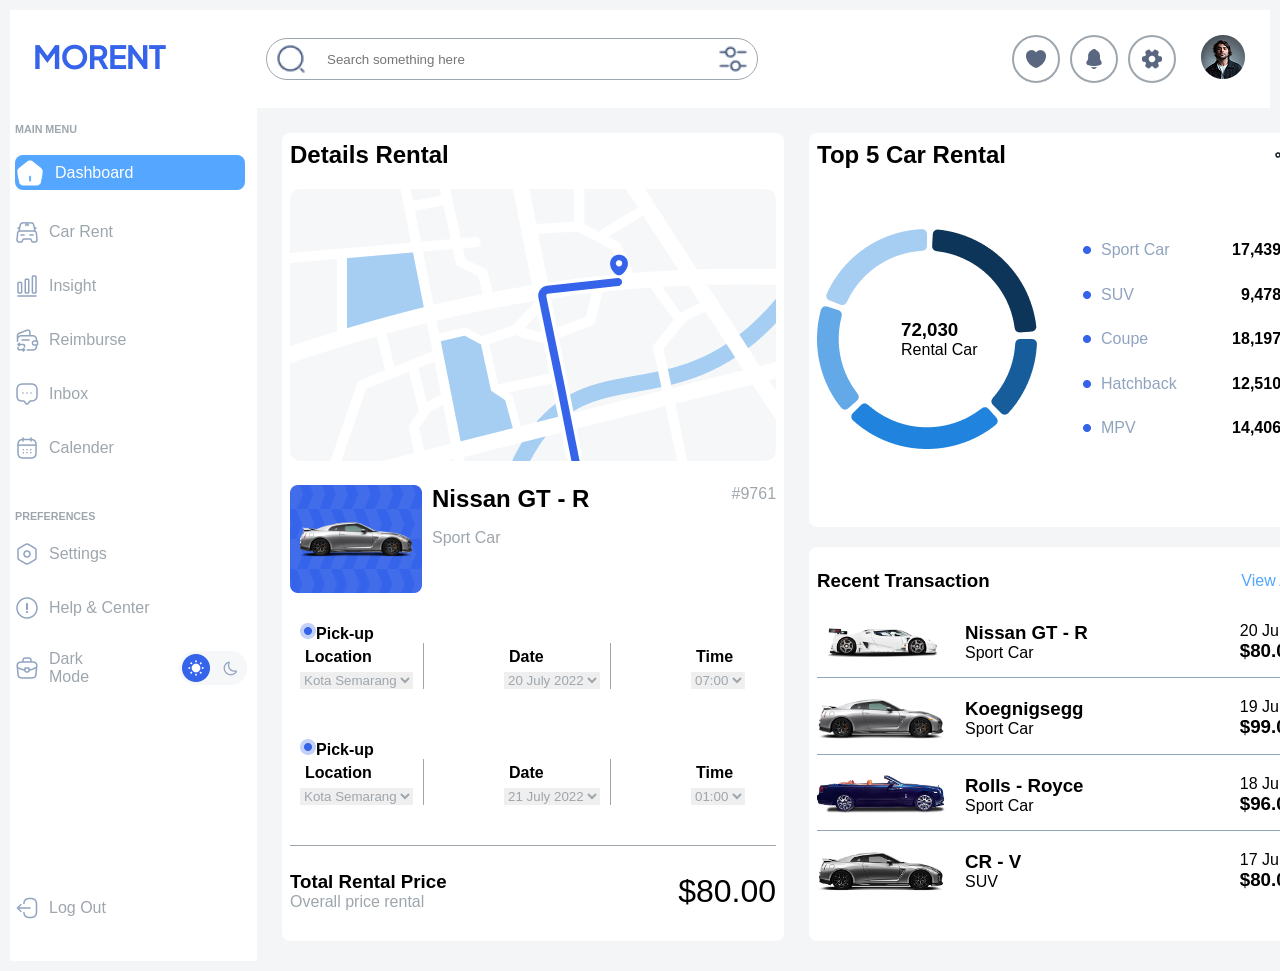
==== commit 71baea72: "linters starting" ====
--- a/admin.html
+++ b/admin.html
@@ -254,8 +254,10 @@
               <div class="chart-board">
                 <div class="diagram">
                   <img src="./images/Chart-rating.png" alt="" />
-                  <h3>72,030</h3>
-                  <span>Rental Car</span>
+                    <div class="gram">
+                        <h3>72,030</h3>
+                        <span>Rental Car</span>
+                    </div>
                 </div>
                 <div class="category">
                   <div class="detail">
--- a/style/admin.css
+++ b/style/admin.css
@@ -245,14 +245,33 @@
 
   .chart-board {
     display: flex;
-    justify-content: space-between;
+    gap: 30px;
+  }
+
+  .category {
+    display: flex;
+    flex-direction: column;
+    justify-content: space-between;
+    width: 300px;
+  }
+
+  .diagram {
+    display: flex;
+    align-items: center;
+    position: relative;
+  }
+
+  .gram {
+    position: absolute;
+    margin-left: 80px;
+    padding: 4px;
   }
 
   .top {
     display: flex;
     align-items: center;
     justify-content: space-between;
-    margin-bottom: 20px;
+    margin-bottom: 60px;
   }
 
   .detail {
@@ -316,6 +335,7 @@
   .numbers-22,
   .numbers-33 {
     width: 30rem;
+    height: 378px;
   }
 }
 
@@ -382,7 +402,6 @@
     padding-inline: 30px;
   }
 
-  
   .header-destop {
     display: none;
   }
@@ -492,11 +511,17 @@
   }
 
   .diagram {
-    justify-items: center;
-
-    h3 {
-      top: -30px;
-    }
+    display: flex;
+    justify-content: center;
+    align-items: center;
+    position: relative;
+    margin-bottom: 20px;
+  }
+
+  .gram {
+    position: absolute;
+    margin-left: 20px;
+    padding: 4px;
   }
 
   .detail {
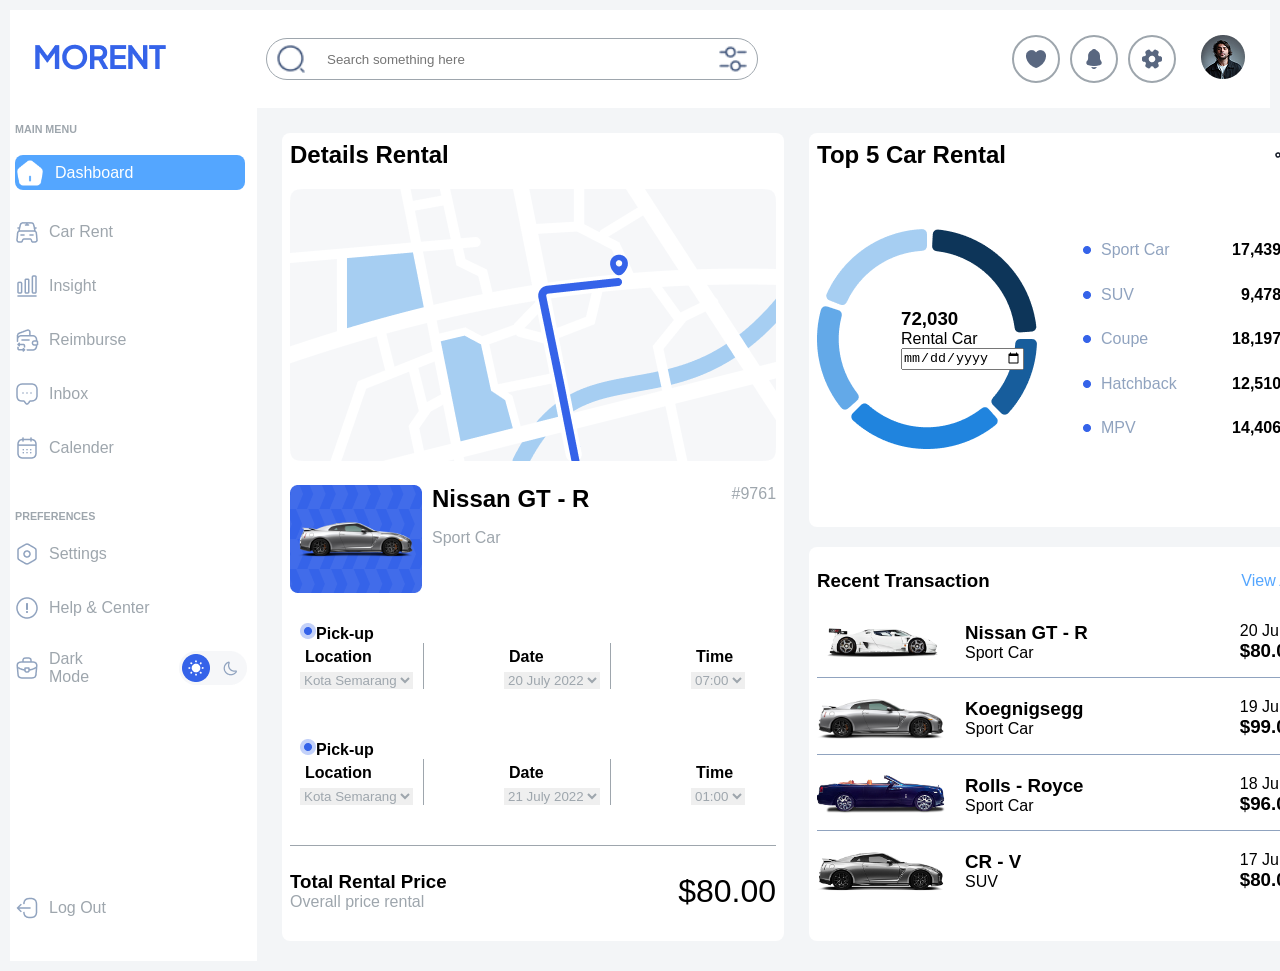
==== commit d63d6af1: "linters starting" ====
--- a/admin.html
+++ b/admin.html
@@ -257,6 +257,7 @@
                     <div class="gram">
                         <h3>72,030</h3>
                         <span>Rental Car</span>
+                        <input type="date">
                     </div>
                 </div>
                 <div class="category">
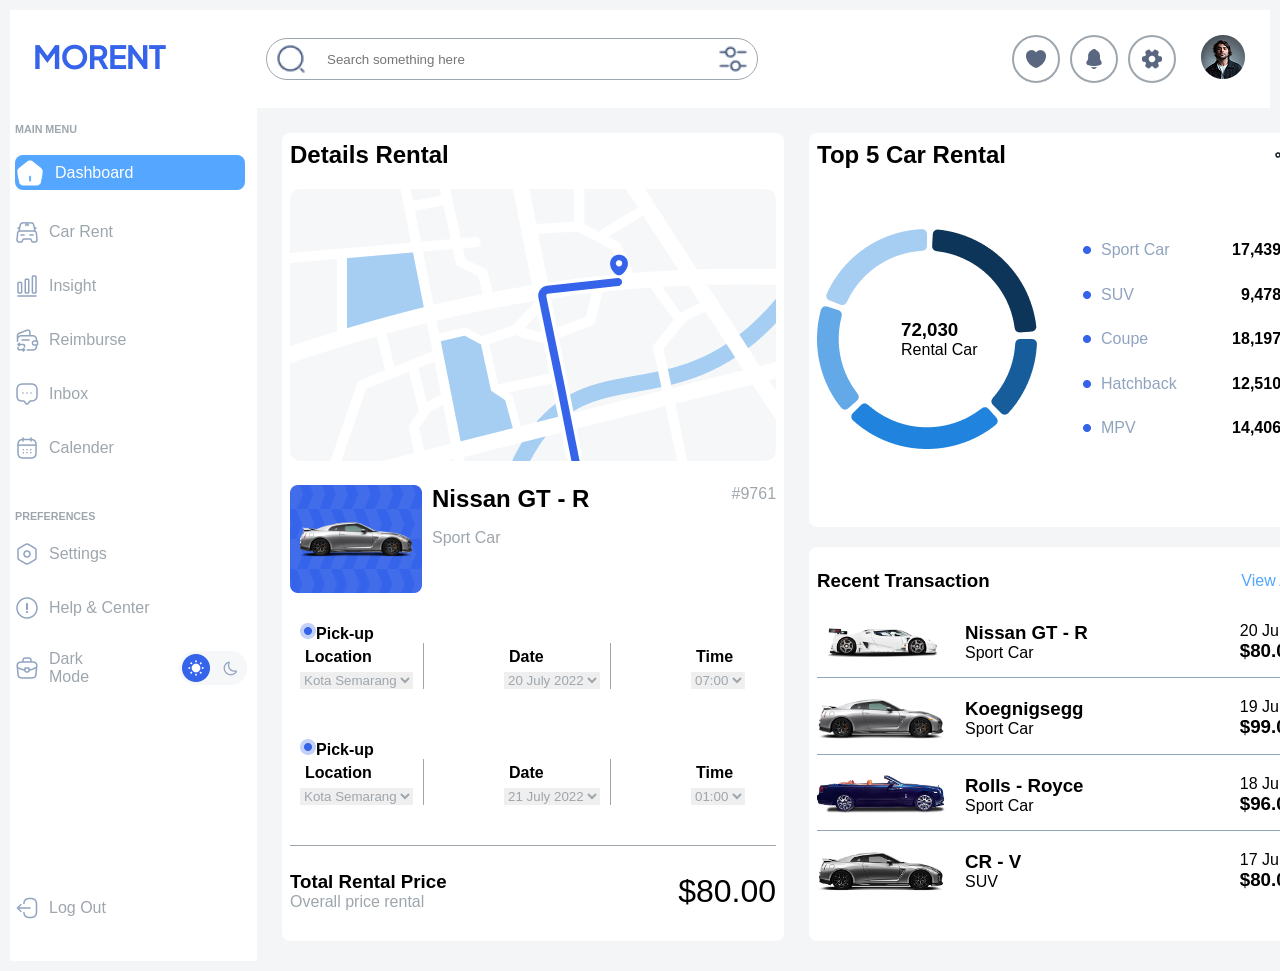
==== commit c7b31f50: "linters starting" ====
--- a/admin.html
+++ b/admin.html
@@ -254,11 +254,10 @@
               <div class="chart-board">
                 <div class="diagram">
                   <img src="./images/Chart-rating.png" alt="" />
-                    <div class="gram">
-                        <h3>72,030</h3>
-                        <span>Rental Car</span>
-                        <input type="date">
-                    </div>
+                  <div class="gram">
+                    <h3>72,030</h3>
+                    <span>Rental Car</span>
+                  </div>
                 </div>
                 <div class="category">
                   <div class="detail">
